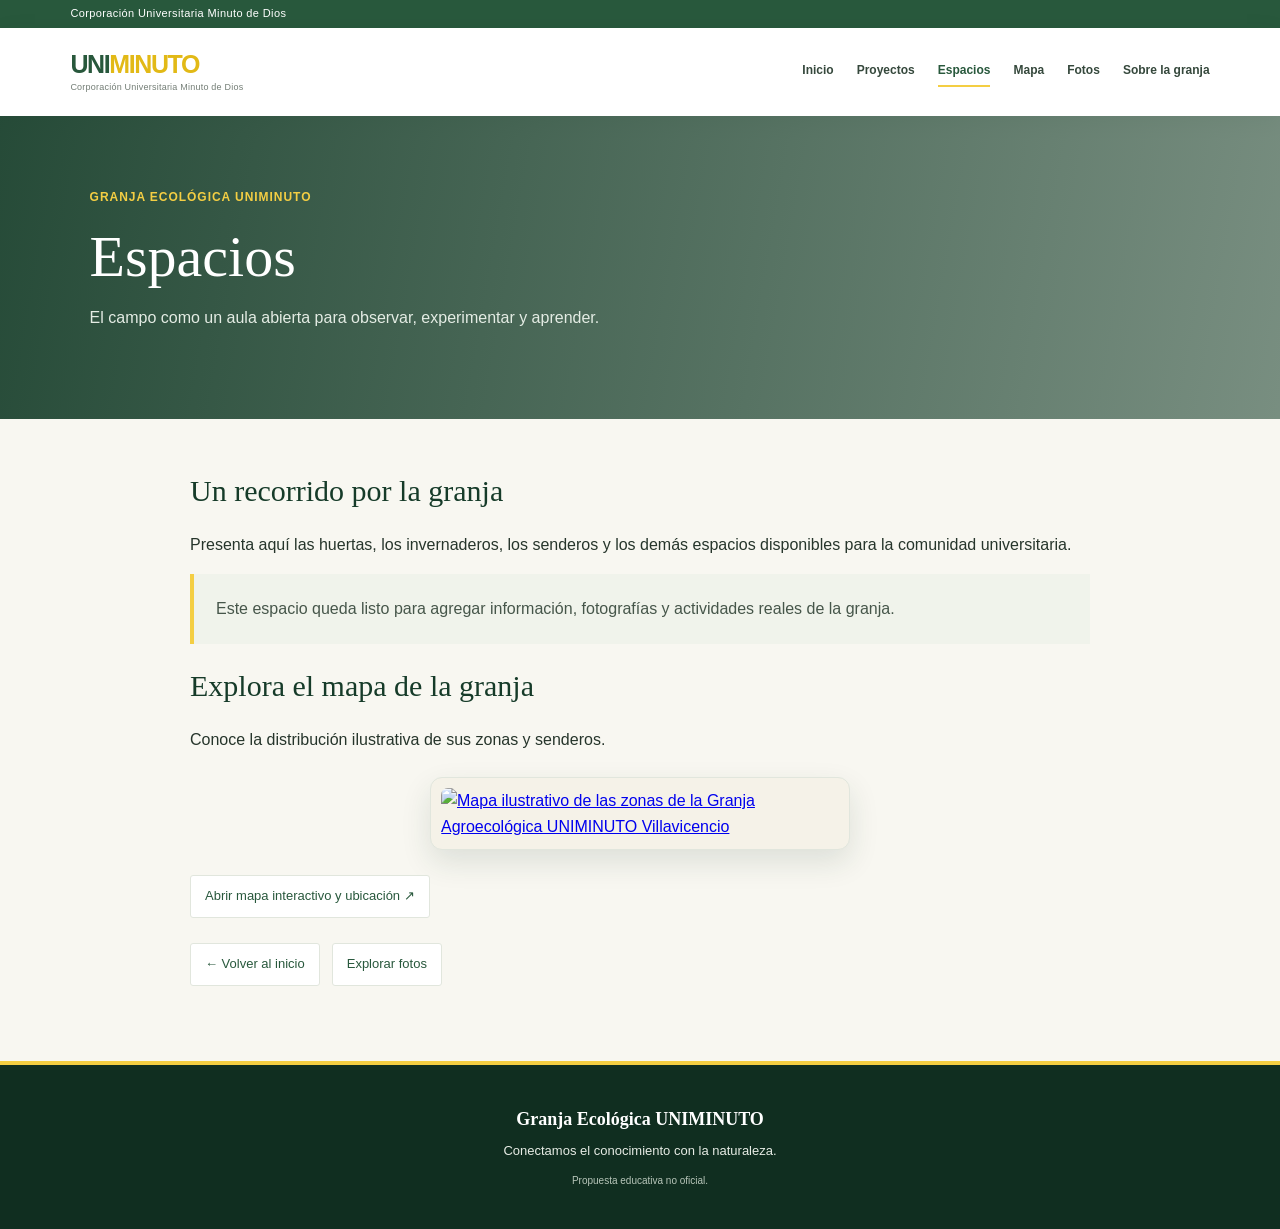
==== modulos/espacios/espacios.html @ 25db12ad "Upload Granja UNIMINUTO website" ====
<!DOCTYPE html>
<html lang="es">

<head>
    <meta charset="UTF-8">
    <meta name="viewport" content="width=device-width, initial-scale=1.0">
    <title>Espacios | Granja Ecológica UNIMINUTO</title>
    <link rel="stylesheet" href="../../css/estilos.css">
    <script src="../../js/script.js" defer></script>
</head>

<body>
    <div class="topline">Corporación Universitaria Minuto de Dios</div>
    <header class="site-header"><a class="brand" href="../../index.html"><span
                class="brand-name">UNI<span>MINUTO</span></span><span class="brand-caption">Corporación Universitaria
                Minuto de Dios</span></a><button class="menu-toggle" aria-label="Abrir menú"
            aria-expanded="false">☰</button>
        <nav class="main-nav" aria-label="Navegación principal"><a href="../../index.html">Inicio</a><a
                href="../proyectos/proyectos.html">Proyectos</a><a href="../espacios/espacios.html"
                class="active">Espacios</a><a href="../mapa/mapa.html">Mapa</a><a
                href="../fotos/fotos.html">Fotos</a><a href="../sobre-la-granja/sobre-la-granja.html">Sobre la
                granja</a></nav>
    </header>
    <main>
        <section class="module-hero">
            <p class="eyebrow">Granja Ecológica UNIMINUTO</p>
            <h1>Espacios</h1>
            <p>El campo como un aula abierta para observar, experimentar y aprender.</p>
        </section>
        <section class="module-content">
            <h2>Un recorrido por la granja</h2>
            <p>Presenta aquí las huertas, los invernaderos, los senderos y los demás espacios disponibles para la
                comunidad universitaria.</p>
            <div class="module-note">Este espacio queda listo para agregar información, fotografías y actividades reales
                de la granja.</div>
            <h2>Explora el mapa de la granja</h2>
            <p>Conoce la distribución ilustrativa de sus zonas y senderos.</p>
            <a class="spaces-map-preview" href="../mapa/mapa.html" aria-label="Abrir el mapa interactivo de la granja">
                <img src="/eco-granja-uniminuto/sources/mapa-granja.svg"
                    alt="Mapa ilustrativo de las zonas de la Granja Agroecológica UNIMINUTO Villavicencio"
                    loading="lazy">
            </a>
            <div class="module-links">
                <a href="../mapa/mapa.html">Abrir mapa interactivo y ubicación ↗</a>
            </div>
            <div class="module-links"><a href="../../index.html">← Volver al inicio</a><a
                    href="../fotos/fotos.html">Explorar fotos</a>
            </div>
        </section>
    </main>
    <footer class="site-footer"><a class="footer-brand" href="../../index.html">Granja Ecológica UNIMINUTO</a>
        <p>Conectamos el conocimiento con la naturaleza.</p><small>Propuesta educativa no oficial.</small>
    </footer>
</body>

</html>
---- css/estilos.css ----
:root {
    --green: #275b3d;
    --deep: #173b2a;
    --gold: #f4cf24;
    --ink: #26352b;
    --muted: #68736a;
    --paper: #fbfaf6;
    --white: #fff;
    --serif: Georgia, 'Times New Roman', serif
}

* {
    box-sizing: border-box
}

html {
    scroll-behavior: smooth
}

body {
    margin: 0;
    color: var(--ink);
    background: var(--paper);
    font-family: Arial, Helvetica, sans-serif;
    line-height: 1.6
}

.topline {
    height: 26px;
    padding: 3px max(5.5vw, 22px);
    background: var(--green);
    color: #fff;
    font-size: 11px
}

.site-header {
    min-height: 86px;
    padding: 14px max(5.5vw, 22px);
    display: flex;
    align-items: center;
    justify-content: space-between;
    gap: 28px;
    background: #fff
}

.brand {
    display: flex;
    flex-direction: column;
    text-decoration: none;
    color: var(--green);
    line-height: 1.1
}

.brand-name {
    font-weight: 800;
    font-size: 27px;
    letter-spacing: -1.4px
}

.brand-name span {
    color: #e2b916
}

.brand-caption {
    font-size: 9px;
    color: #737d75;
    margin-top: 5px
}

.main-nav {
    display: flex;
    align-items: center;
    gap: clamp(14px, 2.3vw, 34px)
}

.main-nav a {
    color: #35483c;
    text-decoration: none;
    font-size: 13px;
    padding: 8px 0;
    border-bottom: 2px solid transparent
}

.main-nav a:hover,
.main-nav a.active {
    color: var(--green);
    border-color: var(--gold)
}

.menu-toggle {
    display: none;
    border: 0;
    background: transparent;
    font-size: 26px;
    color: var(--green);
    cursor: pointer
}

.hero {
    position: relative;
    min-height: 580px;
    display: flex;
    align-items: center;
    background-image: url('https://images.unsplash.com/photo-1500382017468-9049fed747ef?auto=format&fit=crop&w=2000&q=85');
    background-size: cover;
    background-position: center 54%;
    color: white
}

.hero-shade {
    position: absolute;
    inset: 0;
    background: linear-gradient(90deg, rgba(12, 31, 23, .78), rgba(12, 31, 23, .44) 48%, rgba(12, 31, 23, .04))
}

.hero-content {
    position: relative;
    z-index: 1;
    width: min(720px, 90%);
    margin-left: max(8vw, 28px);
    padding: 70px 0
}

.eyebrow {
    margin: 0 0 18px;
    color: var(--gold);
    font-size: 12px;
    font-weight: 700;
    letter-spacing: .08em;
    text-transform: uppercase
}

.eyebrow span {
    font-size: 17px;
    margin-right: 8px
}

.hero h1 {
    margin: 0 0 20px;
    font-size: clamp(42px, 6vw, 68px);
    line-height: 1.03;
    letter-spacing: -2.2px
}

.hero h1 span {
    color: var(--gold)
}

.hero-lead {
    font-size: 19px;
    font-weight: 700;
    margin: 0 0 6px
}

.hero-copy {
    max-width: 510px;
    margin: 0 0 28px;
    color: #f1f3ee;
    font-size: 16px
}

.button {
    display: inline-flex;
    gap: 22px;
    align-items: center;
    padding: 12px 18px;
    text-decoration: none;
    font-size: 13px;
    font-weight: 700;
    border-radius: 3px;
    transition: transform .2s
}

.button:hover {
    transform: translateY(-2px)
}

.button-yellow {
    background: var(--gold);
    color: #253326
}

.button-light {
    background: white;
    color: var(--green)
}

.photo-caption {
    position: absolute;
    bottom: 13px;
    right: 22px;
    font-size: 10px;
    color: #f3f3eb
}

.section-wrap {
    width: min(1120px, 88%);
    margin: 0 auto
}

.essence {
    display: grid;
    grid-template-columns: repeat(3, 1fr);
    gap: 22px;
    padding: 34px 0;
    border-bottom: 1px solid #e6e6dc
}

.essence article {
    display: flex;
    align-items: center;
    gap: 13px
}

.round-icon {
    width: 40px;
    height: 40px;
    display: grid;
    place-items: center;
    border-radius: 50%;
    background: #edf2e9;
    color: var(--green);
    font-size: 21px
}

.essence strong,
.essence small {
    display: block
}

.essence strong {
    font-size: 13px
}

.essence small {
    font-size: 11px;
    color: var(--muted)
}

.discover {
    padding: 86px 0 92px
}

.section-heading {
    max-width: 560px;
    margin: 0 auto 34px;
    text-align: center
}

.dark-eyebrow {
    color: var(--green);
    margin-bottom: 9px
}

.section-heading h2,
.closing-banner h2 {
    font-family: var(--serif);
    font-size: clamp(34px, 4vw, 48px);
    line-height: 1.1;
    margin: 0 0 13px;
    font-weight: 500;
    color: var(--deep)
}

.section-heading>p:last-child {
    margin: 0;
    color: var(--muted)
}

.feature-grid {
    display: grid;
    grid-template-columns: repeat(3, 1fr);
    gap: 18px
}

.feature-card {
    min-height: 240px;
    padding: 26px;
    background: #fff;
    border: 1px solid #e9e9df;
    border-radius: 5px;
    text-decoration: none;
    color: inherit;
    box-shadow: 0 7px 22px rgba(27, 54, 36, .04);
    transition: transform .2s, box-shadow .2s
}

.feature-card:hover {
    transform: translateY(-4px);
    box-shadow: 0 12px 28px rgba(27, 54, 36, .1)
}

.feature-icon {
    font-size: 25px
}

.feature-card h3 {
    margin: 14px 0 8px;
    color: var(--deep);
    font-family: var(--serif);
    font-size: 22px;
    font-weight: 500;
    line-height: 1.2
}

.feature-card p {
    margin: 0 0 18px;
    color: var(--muted);
    font-size: 13px
}

.text-link {
    color: var(--green);
    font-size: 12px;
    font-weight: 700
}

.closing-banner {
    min-height: 340px;
    padding: 64px max(9vw, 28px);
    display: flex;
    align-items: center;
    background: linear-gradient(90deg, rgba(19, 58, 39, .94), rgba(19, 58, 39, .72)), url('https://images.unsplash.com/photo-1472396961693-142e6e269027?auto=format&fit=crop&w=1800&q=80') center/cover;
    color: #fff
}

.closing-banner>div {
    max-width: 510px
}

.closing-banner .eyebrow {
    color: var(--gold)
}

.closing-banner h2 {
    color: white;
    margin-bottom: 12px
}

.closing-banner p:not(.eyebrow) {
    color: #e4e9e3;
    margin: 0 0 22px
}

.site-footer {
    padding: 34px 22px;
    text-align: center;
    background: #102e20;
    color: #e7ece5
}

.footer-brand {
    font-weight: bold;
    color: white;
    text-decoration: none
}

.site-footer p {
    margin: 4px 0 10px;
    font-size: 13px
}

.site-footer small {
    color: #b8c6ba;
    font-size: 10px
}

.module-hero {
    padding: 72px max(7vw, 24px);
    background: linear-gradient(100deg, rgba(20, 60, 40, .92), rgba(20, 60, 40, .56)), url('https://images.unsplash.com/photo-1500382017468-9049fed747ef?auto=format&fit=crop&w=1800&q=80') center/cover;
    color: #fff
}

.module-hero h1 {
    margin: 0;
    font: 500 clamp(38px, 5vw, 58px)/1.1 var(--serif)
}

.module-hero p:last-child {
    max-width: 600px;
    color: #e4ece4
}

.module-content {
    width: min(900px, 88%);
    margin: 55px auto 75px
}

.map-frame {
    height: min(65vh, 560px);
    min-height: 360px;
    margin-top: 24px;
    overflow: hidden;
    border: 1px solid #e1e6dd;
    border-radius: 5px;
    background: #f0f3eb
}

.map-frame iframe {
    display: block;
    width: 100%;
    height: 100%;
    border: 0
}

.illustrated-map-frame {
    width: min(100%, 620px);
    margin: 24px auto;
    padding: 12px;
    overflow: hidden;
    border: 1px solid #e1e6dd;
    border-radius: 12px;
    background: #f5f2e8;
    box-shadow: 0 12px 30px rgba(23, 59, 42, .12)
}

.illustrated-map {
    display: block;
    width: 100%;
    height: auto;
    border: 0;
    border-radius: 7px
}

.spaces-map-preview {
    display: block;
    width: min(100%, 420px);
    margin: 24px auto;
    padding: 10px;
    overflow: hidden;
    border: 1px solid #e1e6dd;
    border-radius: 12px;
    background: #f5f2e8;
    box-shadow: 0 12px 30px rgba(23, 59, 42, .12);
    transition: transform .2s ease, box-shadow .2s ease
}

.spaces-map-preview:hover,
.spaces-map-preview:focus-visible {
    transform: translateY(-3px);
    box-shadow: 0 16px 34px rgba(23, 59, 42, .18)
}

.spaces-map-preview img {
    display: block;
    width: 100%;
    height: auto;
    border-radius: 7px
}

.map-disclaimer {
    color: var(--muted);
    font-size: 13px
}

.area-dialog {
    width: min(560px, calc(100% - 32px));
    max-width: none;
    max-height: min(90vh, 760px);
    padding: 0;
    overflow: auto;
    border: 1px solid #c8d1bc;
    border-radius: 14px;
    color: var(--ink);
    background: var(--paper);
    box-shadow: 0 24px 70px rgba(21, 39, 27, .3)
}

.area-dialog::backdrop {
    background: rgba(20, 33, 24, .68);
    backdrop-filter: blur(3px)
}

.area-dialog-content {
    position: relative;
    padding: 24px
}

.area-dialog-close {
    position: absolute;
    top: 32px;
    right: 32px;
    display: grid;
    width: 42px;
    height: 42px;
    place-items: center;
    border: 1px solid rgba(255, 255, 255, .8);
    border-radius: 50%;
    color: #fff;
    background: rgba(23, 59, 42, .9);
    font-size: 24px;
    line-height: 1;
    cursor: pointer
}

.area-dialog-close:hover,
.area-dialog-close:focus-visible {
    background: var(--green)
}

.area-dialog-image {
    display: block;
    width: 100%;
    max-height: 300px;
    aspect-ratio: 16 / 9;
    border-radius: 8px;
    background: #e7ecdf;
    object-fit: cover
}

.area-dialog-title {
    margin: 20px 0 8px;
    color: var(--deep);
    font: 500 clamp(24px, 4vw, 32px) var(--serif)
}

.area-dialog-description {
    margin: 0;
    color: var(--muted)
}

.illustrated-map g[role="button"] {
    cursor: pointer
}

.module-content h2 {
    color: var(--deep);
    font: 500 30px var(--serif)
}

.module-note {
    padding: 22px;
    border-left: 4px solid var(--gold);
    background: #f0f3eb;
    color: #46564a
}

.module-links {
    display: flex;
    flex-wrap: wrap;
    gap: 12px;
    margin-top: 25px
}

.module-links a {
    padding: 10px 14px;
    background: #fff;
    border: 1px solid #e1e6dd;
    border-radius: 3px;
    color: var(--green);
    text-decoration: none;
    font-size: 13px
}

@media(max-width:850px) {
    .site-header {
        position: relative;
        min-height: 74px
    }

    .menu-toggle {
        display: block
    }

    .main-nav {
        display: none;
        position: absolute;
        z-index: 5;
        top: 100%;
        left: 0;
        right: 0;
        padding: 12px 6%;
        background: #fff;
        box-shadow: 0 10px 15px #0001;
        align-items: stretch;
        flex-direction: column;
        gap: 2px
    }

    .main-nav.open {
        display: flex
    }

    .main-nav a {
        padding: 10px 0
    }

    .hero {
        min-height: 540px
    }

    .essence {
        grid-template-columns: 1fr;
        gap: 16px;
        padding: 25px 0
    }

    .feature-grid {
        grid-template-columns: 1fr
    }

    .feature-card {
        min-height: 0
    }

    .discover {
        padding: 62px 0
    }

    .closing-banner {
        min-height: 310px
    }
}

@media(max-width:480px) {
    .topline {
        font-size: 9px
    }

    .brand-name {
        font-size: 24px
    }

    .hero {
        min-height: 590px;
        background-position: 60% center
    }

    .hero-content {
        padding: 58px 0
    }

    .hero h1 {
        font-size: 43px
    }

    .hero-lead {
        font-size: 17px
    }

    .hero-copy {
        font-size: 14px
    }

    .photo-caption {
        font-size: 9px
    }

    .section-wrap {
        width: 88%
    }

    .discover {
        padding: 52px 0 62px
    }

    .closing-banner {
        padding: 50px 7%
    }
}

@media(max-width:600px) {
    .area-dialog-content {
        padding: 16px
    }

    .area-dialog-close {
        top: 24px;
        right: 24px
    }

    .area-dialog-image {
        max-height: 220px
    }
}

@media(prefers-reduced-motion:reduce) {
    *,
    *::before,
    *::after {
        scroll-behavior: auto !important;
        transition-duration: .01ms !important
    }
}

:root {
    --green: #28583c;
    --deep: #163b29;
    --gold: #f4ce43;
    --paper: #f8f7f1;
    --serif: Georgia, 'Times New Roman', serif
}

::selection {
    color: var(--deep);
    background: #f4ce4380
}

a:focus-visible,
button:focus-visible {
    outline: 3px solid #d2a900;
    outline-offset: 4px
}

.skip-link {
    position: fixed;
    z-index: 20;
    top: 12px;
    left: 12px;
    padding: 10px 14px;
    transform: translateY(-160%);
    border-radius: 5px;
    background: #fff;
    color: var(--deep);
    font-weight: 700
}

.skip-link:focus {
    transform: translateY(0)
}

.topline {
    height: auto;
    min-height: 28px;
    padding-top: 5px;
    padding-bottom: 5px;
    letter-spacing: .035em
}

.site-header {
    min-height: 88px;
    box-shadow: 0 4px 22px #193b2910
}

.home-header .brand {
    flex-direction: row;
    align-items: center;
    gap: 11px
}

.brand-mark {
    display: grid;
    width: 42px;
    height: 42px;
    place-items: center;
    border-radius: 50% 50% 50% 8px;
    transform: rotate(-8deg);
    background: #edf2e9;
    color: var(--green);
    font-size: 25px
}

.brand-copy {
    display: flex;
    flex-direction: column
}

.brand-name {
    font-size: 25px
}

.brand-caption {
    font-size: 9px;
    letter-spacing: .025em
}

.main-nav {
    gap: clamp(12px, 1.8vw, 28px)
}

.main-nav a {
    position: relative;
    padding: 10px 0;
    font-size: 12px;
    font-weight: 700;
    transition: color .2s ease
}

.main-nav a::after {
    position: absolute;
    right: 0;
    bottom: 4px;
    left: 0;
    height: 2px;
    transform: scaleX(0);
    transform-origin: left;
    background: var(--gold);
    content: "";
    transition: transform .2s ease
}

.main-nav a:hover::after,
.main-nav a:focus-visible::after,
.main-nav a.active::after {
    transform: scaleX(1)
}

.main-nav a:hover,
.main-nav a.active {
    border-color: transparent
}

.menu-toggle {
    width: 44px;
    height: 44px;
    padding: 10px;
    border-radius: 50%;
    background: #edf2e9
}

.menu-toggle-icon {
    display: grid;
    gap: 5px
}

.menu-toggle-icon span {
    display: block;
    width: 22px;
    height: 2px;
    border-radius: 2px;
    background: var(--green);
    transition: transform .2s ease
}

.menu-toggle[aria-expanded="true"] .menu-toggle-icon span:first-child {
    transform: translateY(3.5px) rotate(45deg)
}

.menu-toggle[aria-expanded="true"] .menu-toggle-icon span:last-child {
    transform: translateY(-3.5px) rotate(-45deg)
}

.hero {
    min-height: min(690px, calc(100svh - 116px));
    background-position: center 58%
}

.hero-shade {
    background: linear-gradient(90deg, rgba(11, 33, 22, .86), rgba(12, 34, 24, .58) 48%, rgba(12, 31, 23, .12)),
        linear-gradient(0deg, rgba(12, 31, 23, .28), transparent 45%)
}

.hero-content {
    width: min(760px, 84%);
    margin-left: max(9vw, 28px);
    padding: 92px 0
}

.hero .eyebrow {
    display: inline-flex;
    align-items: center;
    gap: 9px;
    padding: 8px 13px;
    border: 1px solid #ffffff48;
    border-radius: 99px;
    background: #ffffff12;
    color: #ffe174;
    font-size: 10px;
    letter-spacing: .12em;
    backdrop-filter: blur(8px)
}

.hero .eyebrow span {
    margin: 0
}

.hero h1 {
    max-width: 760px;
    margin-bottom: 18px;
    font-family: var(--serif);
    font-size: clamp(54px, 7.2vw, 88px);
    font-weight: 500;
    letter-spacing: -3px;
    line-height: .99
}

.hero h1 span {
    color: #f7d85b
}

.hero-lead {
    margin-bottom: 8px;
    font-size: clamp(17px, 2vw, 21px)
}

.hero-copy {
    max-width: 470px;
    margin-bottom: 30px;
    color: #e6ede5;
    line-height: 1.75
}

.button {
    min-height: 48px;
    padding: 13px 19px;
    border-radius: 5px;
    transition: transform .2s ease, box-shadow .2s ease, background-color .2s ease
}

.button-yellow {
    box-shadow: 0 8px 22px #0002
}

.button-yellow:hover {
    background: #ffdd59;
    box-shadow: 0 12px 24px #0003
}

.hero-text-link {
    display: inline-flex;
    align-items: center;
    gap: 9px;
    margin-left: 18px;
    color: #fff;
    font-size: 13px;
    font-weight: 700;
    text-decoration-color: #ffffff70;
    text-underline-offset: 5px
}

.hero-text-link span {
    color: var(--gold);
    transition: transform .2s ease
}

.hero-text-link:hover span {
    transform: translateY(3px)
}

.hero-stamp {
    position: absolute;
    right: max(8vw, 30px);
    bottom: 80px;
    z-index: 1;
    display: grid;
    width: 146px;
    height: 146px;
    align-content: center;
    justify-items: center;
    transform: rotate(7deg);
    border: 1px solid #ffffffa6;
    border-radius: 50%;
    background: #173b2a88;
    color: #fff;
    text-align: center;
    backdrop-filter: blur(6px)
}

.hero-stamp span {
    font-size: 10px;
    letter-spacing: .08em;
    text-transform: uppercase
}

.hero-stamp strong {
    margin-top: 4px;
    font: 500 19px/1.05 var(--serif)
}

.hero-stamp i {
    position: absolute;
    right: 18px;
    bottom: 15px;
    color: var(--gold);
    font-size: 20px;
    font-style: normal
}

.photo-caption {
    right: 24px;
    bottom: 15px;
    color: #fff;
    text-shadow: 0 1px 5px #000
}

.essence {
    gap: 30px;
    padding: 30px 0 34px
}

.essence article {
    gap: 15px
}

.round-icon {
    width: 46px;
    height: 46px;
    flex: 0 0 46px;
    border: 1px solid #dfe8d9;
    font-size: 22px
}

.essence strong {
    font-size: 13px;
    letter-spacing: .005em
}

.essence small {
    margin-top: 2px;
    font-size: 12px
}

.discover {
    padding: 94px 0 82px
}

.section-heading {
    margin-bottom: 42px
}

.dark-eyebrow {
    font-size: 10px;
    letter-spacing: .14em
}

.section-heading h2 {
    font-size: clamp(38px, 4.6vw, 56px);
    letter-spacing: -1.2px
}

.section-heading > p:last-child {
    font-size: 15px
}

.feature-grid {
    gap: 20px
}

.feature-card {
    position: relative;
    display: flex;
    min-height: 268px;
    flex-direction: column;
    overflow: hidden;
    padding: 29px;
    border-color: #e5e8df;
    border-radius: 10px;
    box-shadow: 0 8px 24px #193b2908;
    transition: transform .24s ease, border-color .24s ease, box-shadow .24s ease
}

.feature-card::after {
    position: absolute;
    right: -36px;
    bottom: -55px;
    width: 135px;
    height: 135px;
    border-radius: 50%;
    background: #edf3e8;
    content: "";
    transition: transform .3s ease
}

.feature-card:hover,
.feature-card:focus-visible {
    transform: translateY(-7px);
    border-color: #b8c9b3;
    box-shadow: 0 18px 38px #193b2917
}

.feature-card:hover::after {
    transform: scale(1.3)
}

.feature-icon,
.feature-number,
.feature-card h3,
.feature-card p,
.feature-card .text-link {
    position: relative;
    z-index: 1
}

.feature-icon {
    display: grid;
    width: 50px;
    height: 50px;
    place-items: center;
    border-radius: 14px;
    background: #edf3e8;
    font-size: 25px
}

.feature-number {
    position: absolute;
    top: 33px;
    right: 28px;
    color: #97a394;
    font-size: 11px;
    font-weight: 700;
    letter-spacing: .08em
}

.feature-card h3 {
    margin: 18px 0 8px;
    font-size: 23px
}

.feature-card p {
    font-size: 14px;
    line-height: 1.65
}

.text-link {
    display: flex;
    align-items: center;
    justify-content: space-between;
    gap: 12px;
    margin-top: auto;
    padding-top: 8px;
    font-size: 12px
}

.text-link span {
    font-size: 17px;
    transition: transform .2s ease
}

.feature-card:hover .text-link span {
    transform: translate(3px, -3px)
}

.green-prompt {
    position: relative;
    display: grid;
    grid-template-columns: 1fr 1fr;
    align-items: center;
    gap: 38px;
    margin-bottom: 96px;
    padding: 39px clamp(25px, 5vw, 62px);
    overflow: hidden;
    border: 1px solid #dfe8d9;
    border-radius: 14px;
    background: linear-gradient(120deg, #eff3e9, #f6f5ec)
}

.prompt-decoration {
    position: absolute;
    top: -54px;
    left: 43%;
    color: #dce7d4;
    font-size: 180px;
    line-height: 1
}

.prompt-copy,
.prompt-action {
    position: relative;
    z-index: 1
}

.prompt-copy .eyebrow {
    margin-bottom: 12px
}

.prompt-copy h2 {
    margin: 0;
    color: var(--deep);
    font: 500 clamp(28px, 3.4vw, 40px)/1.12 var(--serif);
    letter-spacing: -.6px
}

.prompt-action {
    padding-left: 30px;
    border-left: 1px solid #cdd9c8
}

.prompt-tip {
    min-height: 55px;
    margin: 0 0 16px;
    color: #46564a;
    font-size: 15px;
    line-height: 1.65
}

.button-green {
    border: 0;
    background: var(--green);
    color: #fff;
    cursor: pointer;
    font: inherit;
    font-size: 13px;
    font-weight: 700
}

.button-green:hover {
    background: var(--deep);
    box-shadow: 0 8px 20px #173b2a24
}

.closing-banner {
    min-height: 390px;
    padding: 76px max(9vw, 28px);
    background-image: linear-gradient(90deg, rgba(15, 49, 31, .94), rgba(19, 58, 39, .62)),
        url('https://images.unsplash.com/photo-1472396961693-142e6e269027?auto=format&fit=crop&w=1800&q=80');
    background-position: center 54%
}

.closing-banner h2 {
    font-size: clamp(40px, 5vw, 56px);
    letter-spacing: -1px
}

.closing-banner p:not(.eyebrow) {
    max-width: 430px;
    line-height: 1.7
}

.button-light:hover {
    background: #f2f4ea;
    box-shadow: 0 8px 20px #0002
}

.site-footer {
    padding: 40px 22px;
    border-top: 4px solid var(--gold)
}

.footer-brand {
    font-family: var(--serif);
    font-size: 18px
}

.site-footer p {
    margin: 7px 0 12px
}

.site-footer small {
    display: block;
    max-width: 660px;
    margin: 0 auto;
    line-height: 1.6
}

@media (max-width: 850px) {
    .site-header {
        min-height: 76px
    }

    .main-nav {
        padding: 12px 6% 18px;
        border-top: 1px solid #edf0e9
    }

    .main-nav a {
        padding: 11px 0
    }

    .main-nav a::after {
        bottom: 5px;
        right: auto;
        width: 36px
    }

    .hero {
        min-height: 590px
    }

    .hero-content {
        width: 82%;
        margin-left: 7%;
        padding: 76px 0
    }

    .hero-stamp {
        right: 6%;
        bottom: 47px;
        width: 118px;
        height: 118px
    }

    .hero-stamp strong {
        font-size: 16px
    }

    .essence {
        grid-template-columns: 1fr;
        gap: 17px;
        padding: 27px 0
    }

    .essence article {
        max-width: 360px
    }

    .feature-grid {
        grid-template-columns: 1fr
    }

    .feature-card {
        min-height: 0
    }

    .green-prompt {
        margin-bottom: 70px;
        gap: 24px
    }
}

@media (max-width: 600px) {
    .topline {
        padding-left: 6%;
        font-size: 9px
    }

    .site-header {
        padding-right: 5%;
        padding-left: 5%
    }

    .brand-mark {
        width: 36px;
        height: 36px;
        font-size: 21px
    }

    .brand-name {
        font-size: 22px
    }

    .brand-caption {
        font-size: 8px
    }

    .hero {
        min-height: 650px;
        align-items: flex-start;
        background-position: 62% center
    }

    .hero-shade {
        background: linear-gradient(90deg, rgba(11, 33, 22, .83), rgba(12, 34, 24, .46)),
            linear-gradient(0deg, rgba(12, 31, 23, .4), transparent 60%)
    }

    .hero-content {
        width: 88%;
        margin-left: 6%;
        padding: 75px 0 185px
    }

    .hero .eyebrow {
        max-width: 100%;
        font-size: 9px;
        letter-spacing: .07em
    }

    .hero h1 {
        font-size: clamp(48px, 14vw, 66px);
        letter-spacing: -2px
    }

    .hero-copy {
        font-size: 14px
    }

    .hero-stamp {
        right: 7%;
        bottom: 47px;
        width: 105px;
        height: 105px
    }

    .hero-stamp span {
        font-size: 8px
    }

    .hero-stamp strong {
        font-size: 14px
    }

    .hero-stamp i {
        right: 12px;
        bottom: 11px;
        font-size: 16px
    }

    .hero-text-link {
        margin-left: 12px;
        font-size: 12px
    }

    .photo-caption {
        right: auto;
        bottom: 14px;
        left: 6%;
        max-width: 55%;
        font-size: 9px
    }

    .section-wrap {
        width: 88%
    }

    .discover {
        padding: 64px 0
    }

    .section-heading {
        margin-bottom: 30px
    }

    .section-heading h2 {
        font-size: 40px
    }

    .feature-card {
        padding: 24px
    }

    .green-prompt {
        grid-template-columns: 1fr;
        gap: 22px;
        margin-bottom: 58px;
        padding: 30px 25px
    }

    .prompt-decoration {
        top: -20px;
        left: 68%;
        font-size: 130px
    }

    .prompt-action {
        padding: 20px 0 0;
        border-top: 1px solid #cdd9c8;
        border-left: 0
    }

    .prompt-tip {
        min-height: auto;
        font-size: 14px
    }

    .closing-banner {
        min-height: 350px;
        padding: 56px 7%
    }
}

@media (prefers-reduced-motion: reduce) {
    .main-nav a::after,
    .menu-toggle-icon span,
    .hero-text-link span,
    .feature-card::after,
    .text-link span {
        transition: none
    }
}
/* Estilos exclusivos del módulo "Sobre la granja" */
.about-intro > p {
    max-width: 880px;
}

.about-section {
    display: grid;
    grid-template-columns: minmax(0, 1fr) minmax(240px, .85fr);
    align-items: center;
    gap: clamp(24px, 5vw, 56px);
    margin-top: 64px;
    padding-top: 42px;
    border-top: 1px solid #e4e7df;
}

.about-section-copy h2,
.about-facts h2 {
    margin-top: 0;
}

.about-eyebrow {
    margin-bottom: 8px;
    color: #927719;
    font-size: 12px;
    font-weight: 700;
    letter-spacing: .08em;
    text-transform: uppercase;
}

.about-placeholder {
    padding: 12px 15px;
    border-left: 3px solid var(--gold);
    background: #f0f3eb;
    color: #59665b;
    font-size: 13px;
}

.about-image-placeholder {
    min-height: 235px;
    display: flex;
    flex-direction: column;
    align-items: center;
    justify-content: center;
    gap: 8px;
    padding: 24px;
    border: 1px dashed #b8c6b8;
    border-radius: 4px;
    background: linear-gradient(135deg, #e8eee3, #f5f4e9);
    color: var(--deep);
    text-align: center;
}

.about-image-placeholder span {
    font-family: var(--serif);
    font-size: 22px;
}

.about-image-placeholder small {
    color: var(--muted);
    font-size: 12px;
}

.about-section-reverse .about-section-copy {
    order: 2;
}

.about-section-reverse .about-image-placeholder {
    order: 1;
}

.about-facts {
    margin-top: 64px;
    padding-top: 42px;
    border-top: 1px solid #e4e7df;
}

.about-facts-grid {
    display: grid;
    grid-template-columns: repeat(3, minmax(0, 1fr));
    gap: 16px;
    margin: 24px 0;
}

.about-fact-card {
    padding: 22px;
    border: 1px solid #e1e6dd;
    border-radius: 4px;
    background: #fff;
}

.about-fact-card h3 {
    margin: 0 0 8px;
    color: var(--deep);
    font-family: var(--serif);
    font-size: 21px;
}

.about-fact-card p {
    margin-bottom: 0;
    font-size: 14px;
}

@media (max-width: 700px) {
    .about-section {
        grid-template-columns: 1fr;
        margin-top: 44px;
        padding-top: 30px;
    }

    .about-section-reverse .about-section-copy,
    .about-section-reverse .about-image-placeholder {
        order: initial;
    }

    .about-facts {
        margin-top: 44px;
        padding-top: 30px;
    }

    .about-facts-grid {
        grid-template-columns: 1fr;
    }
}

/* Contenedor principal de la galería */
.galeria {
  width: 95%;
  max-width: 1450px;
  margin: 40px auto;
}

/* Título y descripción */
.galeria-encabezado {
  max-width: 850px;
  margin-bottom: 40px;
}

.galeria-etiqueta {
  color: #28613d;
  font-size: 14px;
  font-weight: bold;
  text-transform: uppercase;
}

.galeria-encabezado h1 {
  margin: 12px 0;
  color: #102d4d;
  font-size: 42px;
}

.galeria-descripcion {
  color: #526174;
  font-size: 18px;
  line-height: 1.7;
}

/* Botones de filtro */
.filtros {
  display: flex;
  flex-wrap: wrap;
  gap: 10px;
  margin-bottom: 30px;
}

.filtro {
  padding: 12px 20px;
  border: 1px solid #d8e0e8;
  border-radius: 6px;
  background-color: white;
  color: #102d4d;
  font-size: 16px;
  cursor: pointer;
}

.filtro.activo {
  border-color: #06447d;
  background-color: #06447d;
  color: white;
}

/* Cuadrícula y tarjetas */
.galeria-grid {
  display: grid;
  grid-template-columns: repeat(3, 1fr);
  gap: 24px;
}

.foto-card {
  overflow: hidden;
  border-radius: 8px;
  background-color: #edf5ed;
}

.foto-card img {
  display: block;
  width: 100%;
  aspect-ratio: 1.25 / 1;
  object-fit: cover;
}

.foto-pie {
  display: flex;
  align-items: center;
  justify-content: space-between;
  padding: 12px 18px;
  color: #102d4d;
}

.foto-pie p {
  margin: 0;
}

/* Ajustes para pantallas pequeñas */
@media (max-width: 800px) {
  .galeria-grid {
    grid-template-columns: repeat(2, 1fr);
  }
}

@media (max-width: 550px) {
  .galeria-grid {
    grid-template-columns: 1fr;
  }

  .galeria-encabezado h1 {
    font-size: 34px;
  }
}

/*Estilo al abrir la imagen*/
/* Fondo oscuro que cubre la página */
.visor-fotos {
  position: fixed;
  inset: 0;
  z-index: 1000;
  display: flex;
  align-items: center;
  justify-content: center;
  padding: 20px;
  background-color: rgba(15, 32, 48, 0.78);
}

/* Mantiene oculta la ventana hasta que la abramos */
.visor-fotos[hidden] {
  display: none;
}

/* Panel blanco */
.visor-panel {
  position: relative;
  width: 100%;
  max-width: 1120px;
  max-height: 95vh;
  overflow-y: auto;
  padding: 24px 30px 18px;
  border-radius: 10px;
  background-color: white;
}

/* Botón de cerrar */
.visor-cerrar {
  position: absolute;
  top: 12px;
  right: 18px;
  border: 0;
  background: transparent;
  color: #526174;
  font-size: 30px;
  cursor: pointer;
}

.visor-panel h2 {
  margin: 0 40px 8px 0;
  color: #192d42;
}

.visor-descripcion {
  margin: 0 0 20px;
  color: #657386;
}

/* Foto ampliada */
.visor-panel img {
  display: block;
  width: 100%;
  max-height: 68vh;
  object-fit: contain;
}

/* Flechas y contador */
.visor-controles {
  display: grid;
  grid-template-columns: 1fr auto 1fr;
  align-items: center;
  margin-top: 24px;
  color: #657386;
}

.visor-controles button {
  width: 46px;
  height: 46px;
  border: 1px solid #d8e0e8;
  border-radius: 6px;
  background-color: white;
  color: #192d42;
  font-size: 22px;
  cursor: pointer;
}

#fotoSiguiente {
  justify-self: end;
}

@media (max-width: 600px) {
  .visor-panel {
    padding: 22px 16px 16px;
  }

  .visor-panel img {
    max-height: 60vh;
  }
}

.boton-ampliar {
  border: 0;
  background: transparent;
  color: inherit;
  font-size: 20px;
  cursor: pointer;
}
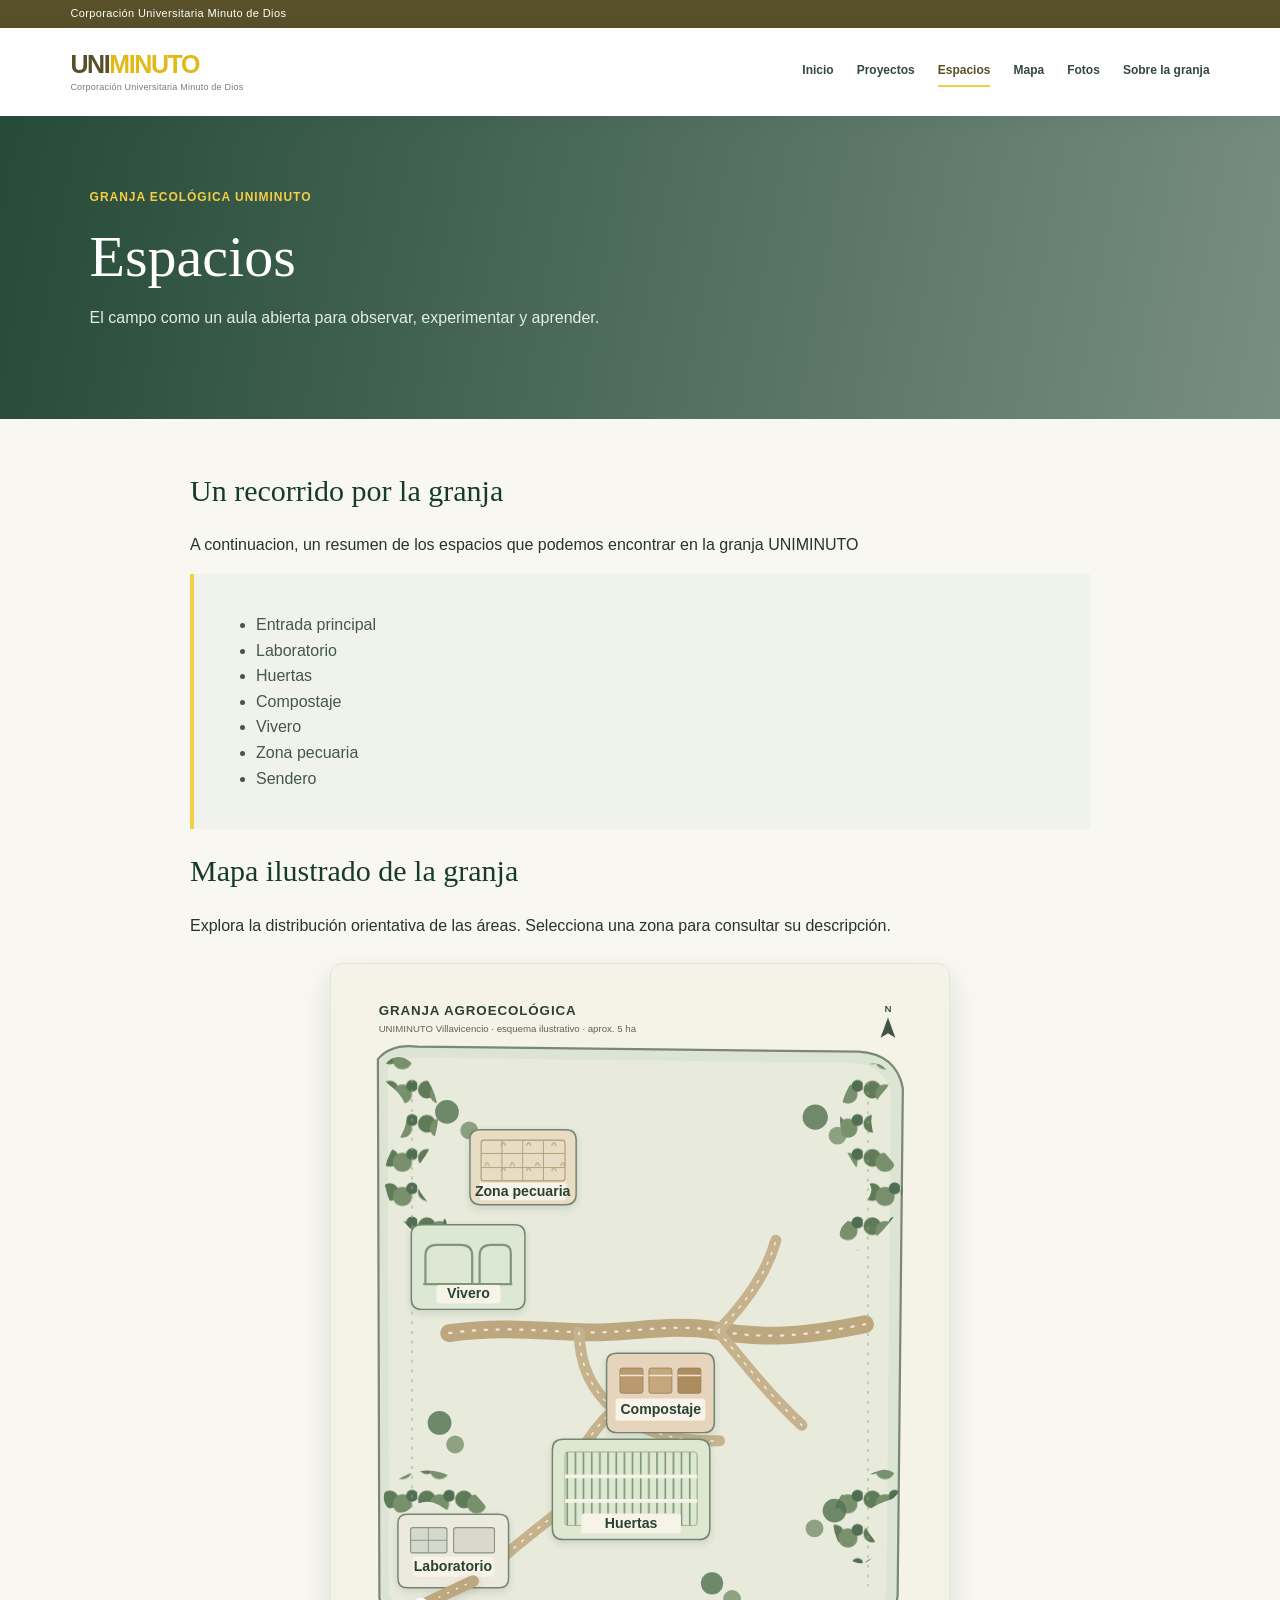
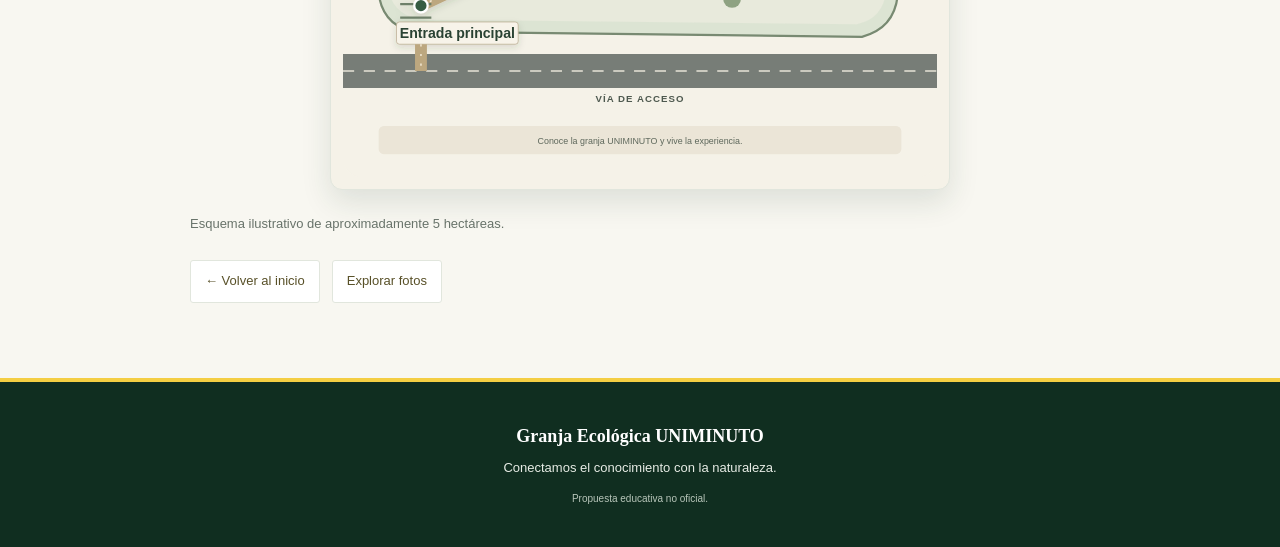
==== commit 78ec8be8: "Actualiza contenido y galería de espacios Co-authored-by: Copilot <223556219+Copilot@users.noreply.g" ====
--- a/modulos/espacios/espacios.html
+++ b/modulos/espacios/espacios.html
@@ -7,6 +7,7 @@
     <title>Espacios | Granja Ecológica UNIMINUTO</title>
     <link rel="stylesheet" href="../../css/estilos.css">
     <script src="../../js/script.js" defer></script>
+    <script src="../../js/mapa.js" defer></script>
 </head>
 
 <body>
@@ -29,28 +30,166 @@
         </section>
         <section class="module-content">
             <h2>Un recorrido por la granja</h2>
-            <p>Presenta aquí las huertas, los invernaderos, los senderos y los demás espacios disponibles para la
-                comunidad universitaria.</p>
-            <div class="module-note">Este espacio queda listo para agregar información, fotografías y actividades reales
-                de la granja.</div>
-            <h2>Explora el mapa de la granja</h2>
-            <p>Conoce la distribución ilustrativa de sus zonas y senderos.</p>
-            <a class="spaces-map-preview" href="../mapa/mapa.html" aria-label="Abrir el mapa interactivo de la granja">
-                <img src="/eco-granja-uniminuto/sources/mapa-granja.svg"
-                    alt="Mapa ilustrativo de las zonas de la Granja Agroecológica UNIMINUTO Villavicencio"
-                    loading="lazy">
-            </a>
-            <div class="module-links">
-                <a href="../mapa/mapa.html">Abrir mapa interactivo y ubicación ↗</a>
+            <p>A continuacion, un resumen de los espacios que podemos encontrar en la granja UNIMINUTO</p>
+            <div class="module-note">
+              <ul>
+                <li>Entrada principal</li>
+                <li>Laboratorio</li>
+                <li>Huertas</li>
+                <li>Compostaje</li>
+                <li>Vivero</li>
+                <li>Zona pecuaria</li>
+                <li>Sendero</li>
+              </ul>
             </div>
+            <h2>Mapa ilustrado de la granja</h2>
+            <p>Explora la distribución orientativa de las áreas. Selecciona una zona para consultar su descripción.</p>
+            <div class="illustrated-map-frame">
+                <svg class="illustrated-map" xmlns="http://www.w3.org/2000/svg" viewBox="0 0 800 1080" role="img" aria-labelledby="map-illustration-title map-illustration-description">
+            <title id="map-illustration-title">Mapa esquemático de la Granja Agroecológica UNIMINUTO Villavicencio</title>
+            <desc id="map-illustration-description">Plano orientativo de aproximadamente cinco hectáreas basado en la imagen de referencia. La zona pecuaria y el vivero se encuentran hacia el noroeste; compostaje y huertas hacia el centro; laboratorio y entrada en el suroccidente. Los senderos conectan las áreas con la vía de acceso al sur. No representa un levantamiento topográfico.</desc>
+            <defs>
+              <pattern id="vegetation" width="50" height="46" patternUnits="userSpaceOnUse">
+                <circle cx="13" cy="15" r="12" fill="#607b58"/>
+                <circle cx="30" cy="21" r="13" fill="#78906b"/>
+                <circle cx="43" cy="10" r="8" fill="#506f52"/>
+              </pattern>
+              <pattern id="crop-rows" width="22" height="22" patternUnits="userSpaceOnUse">
+                <path d="M5 0v22M16 0v22" stroke="#72906a" stroke-width="2"/>
+              </pattern>
+              <pattern id="pasture" width="34" height="34" patternUnits="userSpaceOnUse">
+                <path d="M9 25q3-9 6 0m6-7q3-9 6 0" fill="none" stroke="#81936f" stroke-width="1.5" opacity=".65"/>
+              </pattern>
+              <filter id="panel-shadow" x="-20%" y="-20%" width="140%" height="140%">
+                <feDropShadow dx="0" dy="4" stdDeviation="5" flood-color="#293d2e" flood-opacity=".14"/>
+              </filter>
+              <style>
+                .zone-title { font: 700 19px "Segoe UI", Arial, sans-serif; fill: #294233; text-anchor: middle; }
+                .zone-caption { font: 13px "Segoe UI", Arial, sans-serif; fill: #536353; text-anchor: middle; }
+                .map-note { font: 13px "Segoe UI", Arial, sans-serif; fill: #586658; }
+                .zone-panel { stroke: #738570; stroke-width: 2; }
+              </style>
+            </defs>
+
+            <rect width="800" height="1080" rx="28" fill="#f5f2e8"/>
+            <text x="48" y="52" font-family="Segoe UI, Arial, sans-serif" font-size="18" font-weight="700" letter-spacing="1.2" fill="#294233">GRANJA AGROECOLÓGICA</text>
+            <text class="map-note" x="48" y="76">UNIMINUTO Villavicencio · esquema ilustrativo · aprox. 5 ha</text>
+
+            <g transform="translate(734 56)" aria-label="Norte">
+              <text x="0" y="-8" text-anchor="middle" font-family="Segoe UI, Arial, sans-serif" font-size="13" font-weight="700" fill="#405345">N</text>
+              <path d="M0 0 10 27 0 21-10 27Z" fill="#405345"/>
+            </g>
+
+            <path d="M47 112Q64 91 100 95L694 102Q745 105 754 151L747 835Q742 879 699 890L101 883Q58 879 49 838Z" fill="#dce4d3" stroke="#788a72" stroke-width="3"/>
+            <path d="M60 124Q76 108 105 110L683 117Q730 119 738 158L732 826Q728 866 692 873L109 867Q71 863 62 831Z" fill="#e8eadc"/>
+
+            <path d="M75 130C115 159 115 202 89 237S81 307 119 337M715 139C679 176 685 222 718 257S722 320 690 349M76 702C111 673 145 689 174 725M697 770C666 732 683 700 729 686" fill="none" stroke="url(#vegetation)" stroke-width="42" stroke-linecap="round"/>
+            <path d="M93 140 93 823M707 143 707 822" fill="none" stroke="#9aa68e" stroke-width="1.5" stroke-dasharray="4 9" opacity=".85"/>
+
+            <g id="zona-senderos" aria-label="Senderos y caminos de conexión">
+              <path d="M143 481C217 471 270 479 330 480S443 467 505 478 618 486 703 469" fill="none" stroke="#bca77f" stroke-width="24" stroke-linecap="round"/>
+              <path d="M143 481C217 471 270 479 330 480S443 467 505 478 618 486 703 469" fill="none" stroke="#f0e8d6" stroke-width="3" stroke-linecap="round" stroke-dasharray="3 13"/>
+              <path d="M318 480C319 526 335 557 365 584M365 584C402 614 449 628 507 626M365 584C326 620 304 664 298 716M298 716C252 752 216 780 179 817M505 478C545 438 571 399 583 356M505 478C549 532 580 570 618 605" fill="none" stroke="#c6b38e" stroke-width="15" stroke-linecap="round"/>
+              <path d="M318 480C319 526 335 557 365 584M365 584C402 614 449 628 507 626M365 584C326 620 304 664 298 716M298 716C252 752 216 780 179 817M505 478C545 438 571 399 583 356M505 478C549 532 580 570 618 605" fill="none" stroke="#f4eddd" stroke-width="2" stroke-linecap="round" stroke-dasharray="3 11"/>
+            </g>
+
+            <g aria-hidden="true" opacity=".82">
+              <circle cx="140" cy="183" r="16" fill="#547452"/>
+              <circle cx="170" cy="208" r="12" fill="#77916b"/>
+              <circle cx="636" cy="190" r="17" fill="#557452"/>
+              <circle cx="666" cy="215" r="12" fill="#7b936f"/>
+              <circle cx="130" cy="602" r="16" fill="#547452"/>
+              <circle cx="151" cy="631" r="12" fill="#7b936f"/>
+              <circle cx="662" cy="720" r="16" fill="#547452"/>
+              <circle cx="635" cy="744" r="12" fill="#7b936f"/>
+              <circle cx="497" cy="818" r="15" fill="#547452"/>
+              <circle cx="524" cy="839" r="12" fill="#7b936f"/>
+            </g>
+
+            <g id="zona-pecuaria" filter="url(#panel-shadow)">
+              <path class="zone-panel" d="M171 220Q171 207 185 207H300Q314 207 314 221V294Q314 308 300 308H185Q171 308 171 294Z" fill="#e8dcc4"/>
+              <rect x="186" y="221" width="113" height="55" rx="4" fill="url(#pasture)" stroke="#b19b76" stroke-width="1.5"/>
+              <path d="M186 239h113M186 258h113M214 221v55M242 221v55M270 221v55" fill="none" stroke="#b19b76" stroke-width="1.2"/>
+              <rect x="184" y="278" width="117" height="24" rx="4" fill="#f7f3e9"/>
+              <text class="zone-title" x="242" y="296">Zona pecuaria</text>
+            </g>
+
+            <g id="zona-vivero" filter="url(#panel-shadow)">
+              <path class="zone-panel" d="M92 348Q92 335 106 335H231Q245 335 245 349V435Q245 449 231 449H106Q92 449 92 435Z" fill="#dce7d4"/>
+              <path d="M111 414V377Q111 362 126 362H159Q174 362 174 377V414M184 414V377Q184 362 199 362H215Q226 362 226 373V414" fill="none" stroke="#80977a" stroke-width="3"/>
+              <path d="M108 415h120" fill="none" stroke="#80977a" stroke-width="3"/>
+              <rect x="126" y="416" width="86" height="25" rx="4" fill="#f7f3e9"/>
+              <text class="zone-title" x="169" y="434">Vivero</text>
+            </g>
+
+            <g id="zona-compostaje" filter="url(#panel-shadow)">
+              <path class="zone-panel" d="M355 521Q355 508 369 508H486Q500 508 500 522V601Q500 615 486 615H369Q355 615 355 601Z" fill="#e6d5bc"/>
+              <rect x="373" y="528" width="31" height="34" rx="3" fill="#b8996f" stroke="#967a56"/>
+              <rect x="412" y="528" width="31" height="34" rx="3" fill="#c4a77c" stroke="#967a56"/>
+              <rect x="451" y="528" width="31" height="34" rx="3" fill="#ad8c61" stroke="#967a56"/>
+              <path d="M373 538h31M412 538h31M451 538h31" stroke="#f1e6d4" stroke-width="2"/>
+              <rect x="367" y="569" width="121" height="30" rx="4" fill="#f7f3e9"/>
+              <text class="zone-title" x="428" y="590">Compostaje</text>
+            </g>
+
+            <g id="zona-huertas" filter="url(#panel-shadow)">
+              <path class="zone-panel" d="M282 638Q282 624 297 624H479Q494 624 494 639V744Q494 759 479 759H297Q282 759 282 744Z" fill="#dde7d2"/>
+              <rect x="299" y="641" width="178" height="99" rx="4" fill="url(#crop-rows)" stroke="#94a187"/>
+              <path d="M299 674h178M299 707h178" stroke="#f5f2e8" stroke-width="5"/>
+              <rect x="321" y="724" width="134" height="27" rx="4" fill="#f7f3e9"/>
+              <text class="zone-title" x="388" y="743">Huertas</text>
+            </g>
+
+            <g id="zona-laboratorio" filter="url(#panel-shadow)">
+              <path class="zone-panel" d="M74 737Q74 725 87 725H210Q223 725 223 738V811Q223 824 210 824H87Q74 824 74 811Z" fill="#ece9dd"/>
+              <rect x="91" y="743" width="49" height="34" rx="3" fill="#d3d9cc" stroke="#899581" stroke-width="1.5"/>
+              <path d="M115 743v34M91 760h49" stroke="#899581" stroke-width="1.2"/>
+              <rect x="149" y="743" width="55" height="34" rx="3" fill="#d9d8cb" stroke="#899581" stroke-width="1.5"/>
+              <rect x="94" y="782" width="109" height="27" rx="4" fill="#f7f3e9"/>
+              <text class="zone-title" x="148" y="801">Laboratorio</text>
+            </g>
+
+            <g id="zona-entrada" filter="url(#panel-shadow)">
+              <path d="M105 848 175 815" fill="none" stroke="#bca77f" stroke-width="16" stroke-linecap="round"/>
+              <path d="M105 848 175 815" fill="none" stroke="#f3ead7" stroke-width="2" stroke-dasharray="3 10"/>
+              <path d="M77 846h42M77 864h42" stroke="#6e8069" stroke-width="3"/>
+              <circle cx="105" cy="848" r="9" fill="#355c43" stroke="#fff" stroke-width="3"/>
+              <rect x="72" y="870" width="164" height="30" rx="4" fill="#f7f3e9" stroke="#b8aa8e"/>
+              <text class="zone-title" x="154" y="891">Entrada principal</text>
+            </g>
+
+            <path d="M0 936H800" stroke="#777d77" stroke-width="46"/>
+            <path d="M0 936H800" stroke="#e8e4d8" stroke-width="2" stroke-dasharray="15 13"/>
+            <path d="M105 900v36" stroke="#bca77f" stroke-width="16"/>
+            <path d="M105 900v36" stroke="#f3ead7" stroke-width="2" stroke-dasharray="3 10"/>
+            <text x="400" y="978" text-anchor="middle" font-family="Segoe UI, Arial, sans-serif" font-size="13" font-weight="700" letter-spacing="1.4" fill="#4e594f">VÍA DE ACCESO</text>
+
+            <g transform="translate(48 1010)">
+              <rect width="704" height="38" rx="7" fill="#ebe5d7"/>
+              <text x="352" y="24" text-anchor="middle" font-family="Segoe UI, Arial, sans-serif" font-size="12" fill="#5d675b">Conoce la granja UNIMINUTO y vive la experiencia.</text>
+            </g>
+          </svg>
+            </div>
+            <p class="map-disclaimer">Esquema ilustrativo de aproximadamente 5 hectáreas.</p>
             <div class="module-links"><a href="../../index.html">← Volver al inicio</a><a
                     href="../fotos/fotos.html">Explorar fotos</a>
             </div>
         </section>
     </main>
+    <dialog class="area-dialog" id="area-dialog" aria-labelledby="area-dialog-title"
+        aria-describedby="area-dialog-description">
+        <div class="area-dialog-content">
+            <button class="area-dialog-close" id="area-dialog-close" type="button"
+                aria-label="Cerrar información del área">&times;</button>
+            <img class="area-dialog-image" id="area-dialog-image"
+                src="../../sources/mapa-granja.svg" alt="Mapa ilustrativo de la granja">
+            <h2 class="area-dialog-title" id="area-dialog-title"></h2>
+            <p class="area-dialog-description" id="area-dialog-description"></p>
+        </div>
+    </dialog>
     <footer class="site-footer"><a class="footer-brand" href="../../index.html">Granja Ecológica UNIMINUTO</a>
         <p>Conectamos el conocimiento con la naturaleza.</p><small>Propuesta educativa no oficial.</small>
     </footer>
 </body>
 
-</html>
+</html>
--- a/css/estilos.css
+++ b/css/estilos.css
@@ -474,6 +474,10 @@
 .area-dialog-content {
     position: relative;
     padding: 24px
+}
+
+.area-dialog-gallery {
+    width: 100%
 }
 
 .area-dialog-close {
@@ -501,11 +505,45 @@
 .area-dialog-image {
     display: block;
     width: 100%;
-    max-height: 300px;
-    aspect-ratio: 16 / 9;
+    height: min(52vh, 420px);
+    min-height: 180px;
     border-radius: 8px;
     background: #e7ecdf;
-    object-fit: cover
+    object-fit: contain
+}
+
+.area-gallery-controls {
+    display: flex;
+    align-items: center;
+    justify-content: center;
+    gap: 18px;
+    margin-top: 12px
+}
+
+.area-gallery-button {
+    display: grid;
+    width: 40px;
+    height: 40px;
+    place-items: center;
+    border: 1px solid #c8d1bc;
+    border-radius: 50%;
+    color: var(--deep);
+    background: #fff;
+    font-size: 20px;
+    cursor: pointer
+}
+
+.area-gallery-button:hover,
+.area-gallery-button:focus-visible {
+    color: #fff;
+    background: var(--green)
+}
+
+.area-photo-count {
+    min-width: 48px;
+    color: var(--muted);
+    font-size: 14px;
+    text-align: center
 }
 
 .area-dialog-title {
@@ -670,7 +708,8 @@
     }
 
     .area-dialog-image {
-        max-height: 220px
+        height: min(42vh, 300px);
+        min-height: 150px
     }
 }
 
@@ -684,7 +723,7 @@
 }
 
 :root {
-    --green: #28583c;
+    --green: #585028;
     --deep: #163b29;
     --gold: #f4ce43;
     --paper: #f8f7f1;
